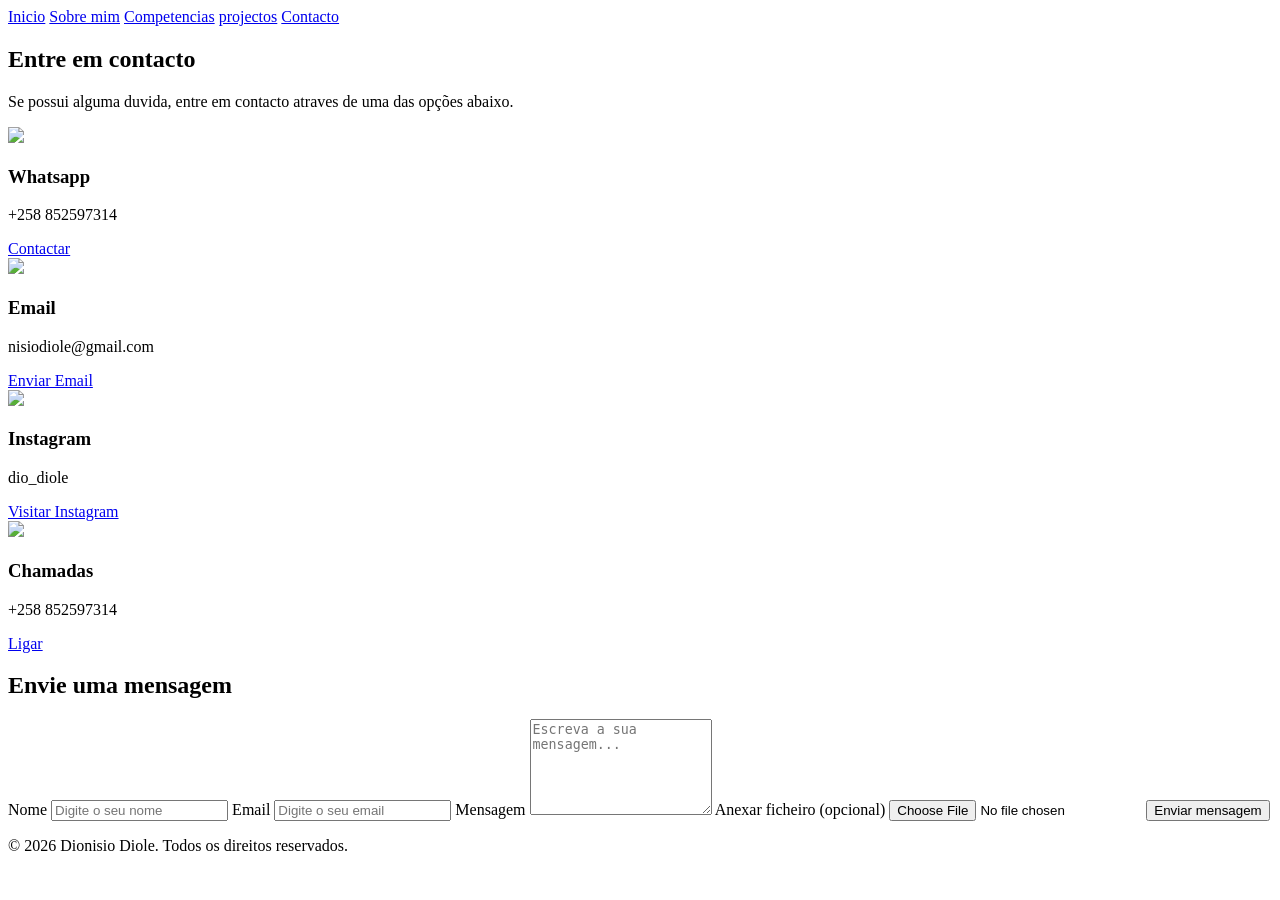
==== contacto.html @ 1c0e2248 "Add files via upload" ====
<!DOCTYPE html>
<html lang='en'>
<head>
    <meta charset='utf-8'>
    <meta name='viewport' content='width=device-width, initial-scale=1'>
    <title>Contacto</title>
    <link rel='stylesheet' href='CSS/style.css'>
</head>
<body>
     <header>
    <nav>
        <div class="menu">
        <a href="inicio.html">Inicio</a>
        <a href="sobre.html">Sobre mim</a>
        <a href="Competencias.html">Competencias</a>
        <a href="projectos.html">projectos</a>
        <a href="contacto.html">Contacto</a>
        </div>
    </nav>
    </header>
    <main>
        <section class="contacto">
            <h2>Entre em contacto</h2>
            <p class="introducao-contacto">
                Se possui alguma duvida, entre em contacto atraves de uma das opções abaixo.
            </p>
            <div class="lista-contactos">
                <div class="contacto-card">
                    <img src="icones/whatsapp.png">
                    <h3>Whatsapp</h3>
                    <p>+258 852597314</p>
                    <a href="https://wa.me/258852597314" class="botao-contacto">Contactar</a>
                </div>
                <div class="contacto-card">
                    <img src="icones/email.png">
                    <h3>Email</h3>
                    <p>nisiodiole@gmail.com</p>
                    <a href="mailto:nisiodiole@gmail.com" class="botao-contacto">Enviar Email</a>
                </div>
                <div class="contacto-card">
                    <img src="icones/instagram.png">
                    <h3>Instagram</h3>
                    <p>dio_diole</p>
                    <a href="https://www.instagram.com/dio_diole?igsi=MWJvaXYyaHhxb3owNg==" 
                    class="botao-contacto">Visitar Instagram</a>
                </div>
                <div class="contacto-card">
                    <img src="icones/telefone.png">
                    <h3>Chamadas</h3>
                    <p>+258 852597314</p>
                    <a href="tel:+258852597314" class="botao-contacto">Ligar</a>
                </div>
            </div>
            <div class="formulario-contacto">
                <h2>Envie uma mensagem</h2>
                <form action="mailto:nisiodiole@gmail.com" method="post" enctype="text/plain">
                    <label for="nome">Nome</label>
                    <input type="text" id="nome" name="nome" placeholder="Digite o seu nome" required>
                    <label for="email">Email</label>
                    <input type="email" id="email" name="email" placeholder="Digite o seu email" required>
                    <label for="mensagem">Mensagem</label>
                    <textarea id="mensagem" name="mensagem" placeholder="Escreva a sua mensagem..." rows="6" required></textarea>
                    <label for="anexo">Anexar ficheiro (opcional)</label>
                    <input type="file" id="anexo" name="anexo" accept="image/*,.pdf,.doc,.ppt,.pptx">
                    <button type="submit">Enviar mensagem</button>
                </form>
            </div>   
        </section>
    </main>
    <footer>
        <p>&copy; 2026 Dionisio Diole. Todos os direitos reservados.</p>
    </footer>
    
    <script src="js/script.js"></script>
</body>
</html>
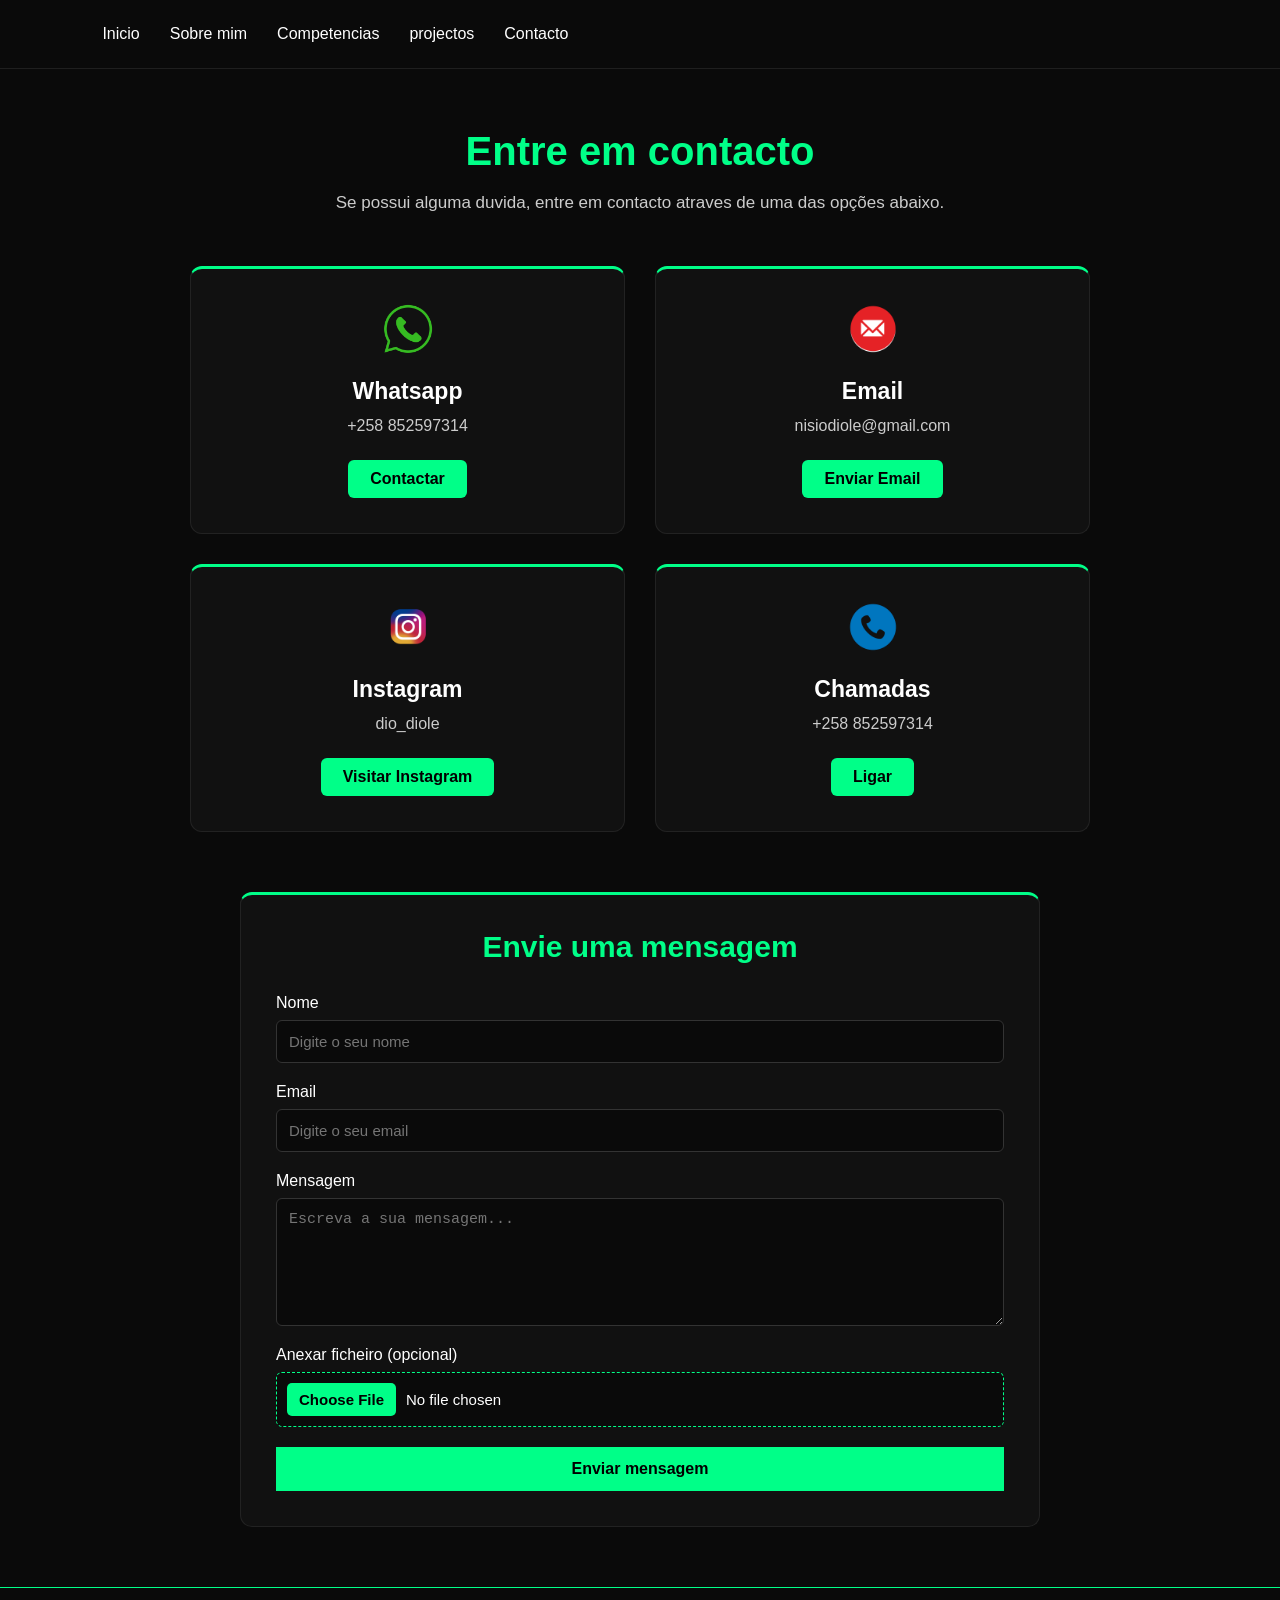
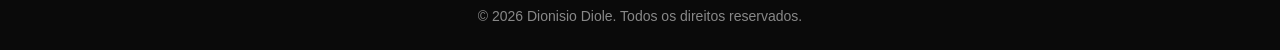
==== commit f39a9b22: "Add files via upload" ====
--- a/contacto.html
+++ b/contacto.html
@@ -10,7 +10,7 @@
      <header>
     <nav>
         <div class="menu">
-        <a href="inicio.html">Inicio</a>
+        <a href="index.html">Inicio</a>
         <a href="sobre.html">Sobre mim</a>
         <a href="Competencias.html">Competencias</a>
         <a href="projectos.html">projectos</a>
--- a/CSS/style.css
+++ b/CSS/style.css
@@ -0,0 +1,630 @@
+* {
+    margin: 0;
+    padding: 0;
+    box-sizing: border-box;
+}
+body {
+    font-family: "poppins", "segoe UI", "arial", "sans-serif";
+    background-color: #0a0a0a;
+    color: white;
+}
+header {
+    background-color: #0a0a0a;
+    padding: 25px 8%;
+    border-bottom: 1px solid #1f1f1f;
+    top: 0;
+    left: 0;
+    width: 100%;
+    z-index: 1000;
+}
+nav {
+    display: flex;
+    justify-content: space-between;
+    align-items: center;
+}
+nav h1 {
+    color: #00ff88;
+    font-size: 28px;
+}
+.menu {
+    display: flex;
+    gap: 30px;
+}
+.menu a {
+    position: relative;
+    color: white;
+    text-decoration: none;
+    font-size: 16px;
+    transition: color 0.3s ease;
+}
+.menu a::after{
+    content: "";
+    position: absolute;
+    left: 0;
+    bottom: -8px;
+    width: 0;
+    height: 2px;
+    background-color: #00ff88;
+    transition: width 0.3s ease;
+}
+.menu a:hover {
+    color: #00ff88;
+}
+.menu a:hover::after{
+    width: 100%;
+}
+.inicio{
+    min-height: 75vh;
+    display: flex;
+    justify-content: space-between;
+    align-items: center;
+    padding: 60px 8%;
+}
+.apresentacao {
+    max-width: 600px;
+}
+.saudacao {
+    color: #00ff88;
+    font-size: 20px;
+    margin-bottom: 10px;
+}
+.apresentacao h2{
+    font-size: 60px;
+    margin-bottom: 10px;
+}
+.apresentacao p{
+    color: #cccccc;
+    font-size: 18px;
+    line-height: 1.6;
+}
+.botao{
+    display: inline-block;
+    margin-top: 30px;
+    padding: 14px 28px;
+    background-color: #00ff88;
+    color: #000000;
+    text-decoration: none;
+    font-weight: bold;
+    border-radius: 5px;
+    transition: 0.3s;
+}
+.botao:hover {
+    background-color: white;
+    transform: translateY(-3px);
+}
+.foto {
+    width: 380px;
+    height: 380px;
+    border: 4px solid #00ff88;
+    border-radius: 50%;
+    overflow: hidden;
+    box-shadow: 0 0 25px #00ff88;
+    animation: flutuar 3s ease-in-out infinite;
+}
+@keyframes flutuar{
+    0% {
+        transform: translateY(0);
+    }
+    50% {
+        transform: translateY(-10px);
+    }
+    100% {
+        transform: translateY(0);
+    }
+}
+.foto img{
+    width: 100%;
+    height: 100%;
+    object-fit: cover;
+    display: block;
+}
+
+.sobre {
+    padding: 60px 8%;
+}
+.sobre > h2{
+    text-align: center;
+    color: #00ff88;
+    font-size: 40px;
+    margin-bottom: 50px;
+}
+.caixa {
+    display: flex;
+    justify-content: space-between;
+    align-items: center;
+    background-color: #111111;
+    border: 1px solid #222222;
+    border-left: 4px solid #00ff88;
+    padding: 30px;
+    margin-bottom: 30px;
+    border-radius: 10px;
+    min-height: 250px;
+    transition: 0.3s;
+}
+.caixa:hover {
+    border-color: #00ff88;
+    transform: translateY(-5px);
+    box-shadow: 0 0 20px rgba(0, 255, 136, 0.2);
+}
+.conteudo{
+    width: 65%;
+}
+.conteudo h3{
+    color: #00ff88;
+    font-size: 25px;
+    margin-bottom: 15px;
+}
+.conteudo p{
+    color: #cccccc;
+    font-size: 17px;
+    line-height: 1.7;
+}
+.conteudo li{
+    color: #00ff88;
+}
+.imagem{
+    width: 260px;
+    height: 260px;
+    border: 2px dashed #00ff88;
+    border-radius: 10px;
+    display: flex;
+    justify-content: center;
+    align-items: center;
+}
+.imagem img {
+    width: 100%;
+    height: 100%;
+    object-fit: contain;
+}
+
+.competencias{
+    padding: 60px 8%;
+    min-height: 75vh;
+}
+.competencias h2{
+    text-align: center;
+    color: #00ff88;
+    font-size: 40px;
+    margin-bottom: 15px;
+}
+.introducao{
+    text-align: center;
+    color: #cccccc;
+    font-size: 17px;
+    line-height: 1.6;
+    max-width: 700px;
+    margin: 0 auto 50px;
+}
+.lista-competencias{
+    display: grid;
+    grid-template-columns: repeat(2, 1fr);
+    gap: 30px;
+}
+.competencia{
+    background-color: #111111;
+    border: 1px solid #222222;
+    border-left: 4px solid #00ff88;
+    border-radius: 10px;
+    padding: 30px;
+    min-height: 190px;
+    transition: 0.3s;
+}
+.competencia img{
+    width: 55px;
+    height: 55px;
+    object-fit: contain;
+    margin-bottom: 15px;
+    transition: 0.3s;
+}
+.competencia:hover img{
+    transform: scale(1.15);
+}
+.competencia h3{
+    color: #00ff88;
+    font-size: 24px;
+    margin-bottom: 15px;
+}
+.competencia p{
+    color: #cccccc;
+    font-size: 16px;
+    line-height: 1.7;
+}
+.competencia:hover {
+    transform: translateY(-8px);
+    border-color: #00ff88;
+    box-shadow: 0 0 20px rgba(0, 255, 136, 0.2);
+}
+
+.contacto {
+    padding: 60px 8%;
+    min-height: 75vh;
+}
+.contacto h2{
+    text-align: center;
+    color: #00ff88;
+    font-size: 40px;
+    margin-bottom: 15px;
+}
+.introducao-contacto{
+    text-align: center;
+    color: #cccccc;
+    font-size: 17px;
+    line-height: 1.6;
+    max-width: 700px;
+    margin: 0 auto 50px;
+}
+.lista-contactos{
+    display: grid;
+    grid-template-columns: repeat(2, 1fr);
+    gap: 30px;
+    max-width: 900px;
+    margin: auto;
+}
+.contacto-card{
+    background-color: #111111;
+    border: 1px solid #222222;
+    border-top: 3px solid #00ff88;
+    border-radius: 12px;
+    padding: 35px;
+    text-align: center;
+    transition: 0.3s;
+}
+.contacto-card h3{
+    color: white;
+    font-size: 23px;
+    margin-bottom: 12px;
+}
+.contacto-card p{
+    color: #cccccc;
+    font-size: 16px;
+    margin-bottom: 25px;
+}
+.contacto-card img{
+    width: 50px;
+    height: 50px;
+    object-fit: contain;
+    margin-bottom: 20px;
+    transition: 0.3s;
+}
+.contacto-card:hover img{
+    transform: scale(1.15);
+}
+.botao-contacto{
+    display: inline-block;
+    padding: 10px 22px;
+    background-color: #00ff88;
+    color: #000000;
+    text-decoration: none;
+    border-radius: 6px;
+    font-weight: bold;
+    transition: 0.3s;
+}
+.contacto-card:hover {
+    transform: translateY(-8px);
+    border-color: #00ff88;
+    box-shadow: 0 0 25px rgba(0, 255, 136, 0.2);
+}
+.botao-contacto:hover{
+    background-color: #ffffff;
+    box-shadow: 0 0 15px #00ff88;
+}
+
+.projectos{
+    padding: 60px 8%;
+    min-height: 75vh;
+}
+.projectos h2{
+    text-align: center;
+    color: #00ff88;
+    font-size: 40px;
+    margin-bottom: 15px;
+}
+.introducao-projecto{
+    text-align: center;
+    color: #cccccc;
+    font-size: 17px;
+    line-height: 1.6;
+    max-width: 700px;
+    margin: 0 auto 50px;
+}
+.lista-projectos{
+    display: grid;
+    grid-template-columns: repeat(2, 1fr);
+    gap: 30px;
+    max-width: 1000px;
+    margin: auto;
+    align-items: stretch;
+}
+.projecto{
+    background-color: #111111;
+    border: 1 px solid #222222;
+    border-top: 3px solid #00ff88;
+    border-radius: 12px;
+    overflow: hidden;
+    transition: 0.3s;
+    display: flex;
+    flex-direction: column;
+    height: 100%;
+}
+.imagem-projecto{
+    width: 100%;
+    height: 220px;
+    background-color: #0a0a0a;
+    border-bottom: 1px solid #222222;
+    display: flex;
+    justify-content: center;
+    align-items: center;
+    color: #555555;
+    overflow: hidden;
+}
+.imagem-projecto img{
+    width: 100%;
+    height: 100%;
+    object-fit: contain;
+    object-position: center;
+    display: block;
+    transition: 0.4s;
+}
+.projecto:hover .imagem-projecto img{
+    transform: scale(1.05);
+}
+.informacao-projecto{
+    padding: 25px;
+    display: flex;
+    flex-direction: column;
+    flex: 1;
+}
+.informacao-projecto h3{
+    color: #00ff88;
+    margin-bottom: 12px;
+    font-size: 24px;
+    transition: 0.3s;
+}
+.projecto:hover .informacao-projecto h3{
+    color: white;
+}
+.informacao-projecto p{
+    color: #cccccc;
+    font-size: 16px;
+    line-height: 1.6;
+    min-height: 60px;
+}
+.botao-projecto{
+    display: inline-block;
+    padding: 10px 22px;
+    background-color: #00ff88;
+    color: #000000;
+    text-decoration: none;
+    border-radius: 6px;
+    font-weight: bold;
+    transition: 0.8s ease;
+    margin-top: auto;
+}
+.projecto:hover {
+    transform: translateY(-8px);
+    border-color: #00ff88;
+    box-shadow: 0 0 15px rgba(0, 255, 136, 0.2);
+}
+.botao-projecto:hover {
+    background-color: transparent;
+    color: #00ff88;
+    border: 1px solid #00ff88;
+    box-shadow: 0 0 15px rgba(0, 255, 136, 0.2);
+}
+
+@keyframes aparecer {
+    from{
+        opacity: 0;
+        transform: translateY(30px);
+    }
+    to{
+        opacity: 1;
+        transform: translateY(0);
+    }
+}
+main{
+    animation: aparecer 3s ease;
+}
+@keyframes desaparecer {
+    from {
+        opacity: 1;
+        transform: translateY(0);
+    }
+    to {
+        opacity: 0;
+        transform: translateY(-30px);
+    }
+}
+.saindo {
+    animation: desaparecer 0.8s ease forwards;
+}
+
+.barra{
+    width: 100%;
+    height: 8px;
+    background-color: #222222;
+    border-radius: 10px;
+    margin-top: 20px;
+    overflow: hidden;
+}
+.progresso{
+    height: 100%;
+    background-color: #00ff88;
+    border-radius: 10px;
+    animation: crescer 2s ease-out;
+}
+@keyframes crescer {
+    from{
+        width: 0;
+    }
+}
+.progresso.html{
+    width: 80%;
+}
+.progresso.css{
+    width: 75%;
+}
+.progresso.office{
+    width: 90%;
+}
+.progresso.so{
+    width: 40%;
+}
+.progresso.si{
+    width: 60%;
+}
+.progresso.rede{
+    width: 65%;
+}
+.percentagem{
+    display: block;
+    text-align: right;
+    color: #00ff88;
+    font-size: 14px;
+    font-weight: bold;
+    margin-top: 6px;
+}
+
+@media (max-width: 768px) {
+    body{
+        overflow-x: hidden;
+    }
+    nav {
+        flex-direction: column;
+        gap: 20px;
+    }
+    .menu{
+        display: flex;
+        flex-wrap: wrap;
+        justify-content: center;
+        gap: 10px;
+    }
+    .menu a{
+        margin: 5px 8px;
+    }
+    .lista-projectos{
+        grid-template-columns: 1fr;
+    }
+    .lista-competencias{
+        grid-template-columns: 1fr;
+    }
+    .lista-contactos{
+        grid-template-columns: 1fr;
+    }
+    .apresentacao{
+        flex-direction: column;
+        text-align: center;
+        gap: 30px;
+    }
+    .inicio {
+        flex-direction: column;
+        align-items: center;
+        text-align: center;
+    }
+    .foto{
+        display: flex;
+        justify-content: center;
+        width: 100%;
+    }
+    .foto img{
+        display: block;
+        margin: auto;
+    }
+    .projecto,
+    .competencia,
+    .contacto-card {
+        padding: 20px;
+    }
+}
+
+.formulario-contacto{
+    max-width: 800px;
+    margin: 60px auto 0;
+    background-color: #111111;
+    border: 1px solid #222222;
+    border-top: 3px solid #00ff88;
+    border-radius: 12px;
+    padding: 35px;
+}
+.formulario-contacto h2{
+    text-align: center;
+    color: #00ff88;
+    font-size: 30px;
+    margin-bottom: 30px;
+}
+.formulario-contacto form{
+    display: flex;
+    flex-direction: column;
+}
+.formulario-contacto label{
+    color: white;
+    font-size: 16px;
+    margin-bottom: 8px;
+}
+.formulario-contacto input,
+.formulario-contacto textarea{
+    background-color: #0a0a0a;
+    color: white;
+    border: 1px solid #333333;
+    border-radius: 6px;
+    padding: 12px;
+    margin-bottom: 20px;
+    font-size: 15px;
+    outline: none;
+}
+.formulario-contacto input:focus,
+.formulario-contacto textarea:focus{
+    border-color: #00ff88;
+    box-shadow: 0 0 8px rgba(0, 255, 136, 0.2);
+}
+.formulario-contacto textarea {
+    resize: vertical;
+}
+.formulario-contacto button{
+    background-color: #00ff88;
+    color: #000000;
+    border: 1px solid #00ff88;
+    padding: 12px;
+    font-size: 16px;
+    font-weight: bold;
+    cursor: pointer;
+    transition: 0.3s;
+}
+.formulario-contacto button:hover {
+    background-color: transparent;
+    color: #00ff88;
+    box-shadow: 0 0 15px rgba(0, 255, 136, 0.2);
+}
+.formulario-contacto
+input[type="file"] {
+    cursor: pointer;
+    border: 1px dashed #00ff88;
+    padding: 10px;
+}
+.formulario-contacto
+input[type="file"]::file-selector-button {
+    background-color: #00ff88;
+    color: #000000;
+    border: none;
+    border-radius: 5px;
+    padding: 8px 12px;
+    margin-right: 10px;
+    cursor: pointer;
+    font-weight: bold;
+}
+.formulario-contacto
+input[type="file"]::file-selector-button:hover {
+    background-color: #ffffff;
+}
+
+footer{
+    text-align: center;
+    padding: 20px;
+    background-color: #0a0a0a;
+    border-top: 1px solid #00ff88;
+}
+footer p{
+    color: #888888;
+    font-size: 14px;
+    margin: 0;
+}
